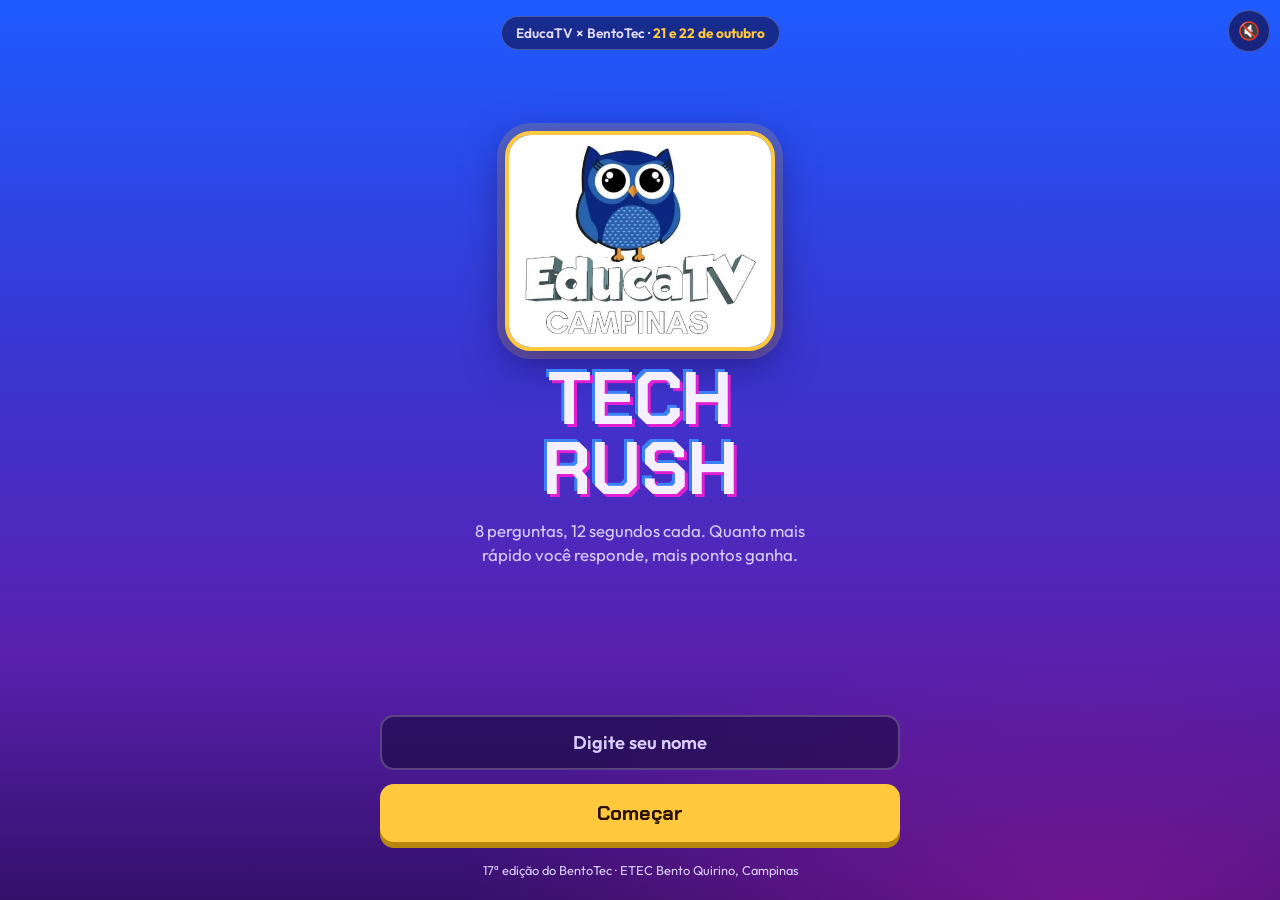
==== index.html @ 8fc8f908 "Add files via upload" ====
<!doctype html>
<html lang="pt-BR">
<head>
<meta charset="utf-8">
<meta name="viewport" content="width=device-width, initial-scale=1, viewport-fit=cover">
<title>Tech Rush · EducaTV × BentoTec</title>
<link href="https://fonts.googleapis.com/css2?family=Chakra+Petch:wght@600;700&family=Outfit:wght@400;600;800&display=swap" rel="stylesheet">
<link rel="stylesheet" href="style.css">
</head>
<body>
<canvas id="net"></canvas>
<canvas id="fx"></canvas>
<button class="mute" id="mute" aria-label="Ligar ou desligar o som">🔇</button>
<main class="wrap">

<section class="screen on" id="s-start">
  <div class="chip">EducaTV × BentoTec · <b>21 e 22 de outubro</b></div>
  <div class="hero">
    <img class="brand" alt="EducaTV Campinas" src="logo.jpg">
    <h1 class="logo">TECH<br>RUSH</h1>
    <p class="sub">8 perguntas, 12 segundos cada. Quanto mais rápido você responde, mais pontos ganha.</p>
    <p class="rec" id="rec"></p>
  </div>
  <input id="nome" maxlength="14" autocomplete="off" enterkeyhint="go" placeholder="Digite seu nome" aria-label="Seu nome">
  <button class="btn" id="play">Começar</button>
  <div class="foot">17ª edição do BentoTec · ETEC Bento Quirino, Campinas</div>
</section>

<section class="screen" id="s-game">
  <div class="hud">
    <img class="mini" alt="" src="logo.jpg">
    <div class="sc"><small>Pontos</small><strong id="score">0</strong></div>
    <div class="prog" id="prog">1/8</div>
  </div>
  <div class="combo" id="combo"></div>
  <div class="bar" id="bar"><i id="fill"></i></div>
  <div class="bubble" id="bubble"></div>
  <div class="qcard" id="qcard"><div class="tag" id="tag"></div><h2 id="qtext"></h2></div>
  <div class="opts" id="opts"></div>
</section>

<section class="screen" id="s-go">
  <div class="hero">
    <h2 class="disp" style="font-size:2.2rem">Boa, <span id="gname"></span>!</h2>
    <p class="sub">Seu resultado está pronto. Inscreva-se no canal da EducaTV no YouTube e volte aqui para ver sua pontuação e o ranking.</p>
    <p class="sub">Abrindo o YouTube em <b id="gcount">4</b>s</p>
    <a class="btn yt" id="gbtn" href="https://www.youtube.com/@educatvcampinas?sub_confirmation=1" target="_blank" rel="noopener">Inscrever-se no YouTube agora</a>
    <p class="sub" style="font-size:.9rem">Depois de se inscrever, volte para esta página: o resultado aparece sozinho.</p>
  </div>
</section>

<section class="screen" id="s-end">
  <img class="brand sm" alt="EducaTV Campinas" src="logo.jpg">
  <div class="endgrid">
    <div class="panel rescard">
      <div class="rtitle disp" id="rtitle"></div>
      <div class="rname" id="rname"></div>
      <div class="big" id="rscore">0</div>
      <div class="stats">
        <div><b id="rhit">0/8</b><small>acertos</small></div>
        <div><b id="rcombo">0</b><small>sequência</small></div>
        <div><b id="rbest">0</b><small>recorde</small></div>
      </div>
    </div>
    <div class="panel rankbox">
      <div class="rhead"><h2>Ranking</h2><span id="live"></span></div>
      <ol id="rank"></ol>
      <div class="pos" id="pos"></div>
    </div>
  </div>
  <div class="panel soc"><p>Siga a EducaTV Campinas</p><div id="socs"></div></div>
  <div class="panel links"><p>Copie os links e mande para os amigos</p><div id="links"></div></div>
  <div class="panel closing">
    <img src="logo.jpg" alt="Coruja mascote da EducaTV">
    <div><h2 class="disp">Obrigado por jogar!</h2><p>A EducaTV Campinas e o BentoTec agradecem a sua participação. Inscreva-se no canal, siga no Instagram e continue com a gente. Até a próxima!</p></div>
  </div>
  <button class="btn ghost" id="again">Jogar de novo</button>
  <div class="foot">Fim · EducaTV × BentoTec</div>
</section>

</main>
<script src="script.js"></script>
</body>
</html>
---- style.css ----
:root{
    --bg:#34106b;
    --card:rgba(18,8,52,.62);
    --line:rgba(255,255,255,.22);
    --violet:#7c3aed;
    --pink:#e11fd0;
    --gold:#ffc83d;
    --blue:#3b82f6;
    --ok:#22e08a;
    --bad:#ff4d6d;
    --tx:#f5f0ff;
    --mut:#d9ceff;
  }
  
  *{box-sizing:border-box}
  
  html,body{min-height:100%;margin:0;padding:0}
  html{scroll-padding-top:env(safe-area-inset-top,0px)}
  
  body{
    background:var(--bg);
    color:var(--tx);
    font-family:'Outfit',system-ui,sans-serif;
    overflow-x:hidden;
    -webkit-tap-highlight-color:transparent;
    padding-top:env(safe-area-inset-top,0px);
    padding-bottom:env(safe-area-inset-bottom,0px);
  }
  body::before{
    content:"";
    position:fixed;inset:0;z-index:-1;
    background:
      radial-gradient(70% 40% at 85% 100%,rgba(225,31,208,.35),transparent 70%),
      linear-gradient(180deg,#1e5bff 0%,#3a35d0 40%,#5a21b0 72%,#34106b 100%);
  }
  
  .wrap{max-width:980px;margin:0 auto;padding:16px;min-height:100vh;display:flex;flex-direction:column}
  .screen{display:none;flex:1;flex-direction:column;gap:14px;width:100%;max-width:520px;margin-left:auto;margin-right:auto}
  .screen.on{display:flex}
  #s-end{max-width:980px}
  
  h1,h2,.disp{font-family:'Chakra Petch','Trebuchet MS',sans-serif;margin:0}
  
  .chip{
    align-self:center;
    font-size:.85rem;font-weight:600;
    padding:7px 14px;border:1px solid var(--line);border-radius:999px;
    background:rgba(18,8,52,.55);color:#e4dcff;
  }
  .chip b{color:var(--gold)}
  
  /* start */
  .hero{flex:1;display:flex;flex-direction:column;align-items:center;justify-content:center;gap:14px;text-align:center}
  .brand{
    width:min(270px,72vw);height:auto;
    background:#fff;border-radius:26px;border:4px solid var(--gold);
    box-shadow:0 0 0 8px rgba(255,200,61,.18),0 12px 40px rgba(20,5,70,.55);
    animation:bob 3s ease-in-out infinite;
  }
  @keyframes bob{50%{transform:translateY(-10px) rotate(-2deg)}}
  .logo{
    font-size:clamp(3.2rem,16vw,4.6rem);font-weight:700;line-height:.95;letter-spacing:-1px;
    text-shadow:3px 3px 0 var(--pink),-3px -3px 0 var(--blue);
    animation:pop .7s cubic-bezier(.2,1.6,.4,1) both;
  }
  @keyframes pop{from{transform:scale(.4) rotate(-6deg);opacity:0}}
  .sub{color:var(--mut);font-size:1.05rem;line-height:1.45;max-width:30ch;margin:0}
  .btn{
    font-family:'Chakra Petch',sans-serif;font-weight:700;font-size:1.25rem;
    border:0;border-radius:14px;padding:16px 28px;
    background:var(--gold);color:#2a1300;cursor:pointer;
    box-shadow:0 6px 0 #b8860b;
    transition:transform .08s,box-shadow .08s;
    width:100%;
  }
  .btn:active{transform:translateY(5px);box-shadow:0 1px 0 #b8860b}
  .btn.ghost{background:transparent;color:var(--tx);border:2px solid var(--violet);box-shadow:none}
  .btn.yt{background:#e62117;color:#fff;box-shadow:0 6px 0 #8f120c}
  .btn:focus-visible,.opt:focus-visible,.soc a:focus-visible{outline:3px solid var(--blue);outline-offset:3px}
  a.btn{display:block;text-align:center;text-decoration:none}
  .rec{color:var(--gold);font-weight:600;min-height:1.3em}
  
  /* game */
  .hud{display:flex;align-items:center;gap:10px;padding-right:48px}
  .hud .mini{width:54px;height:54px;border-radius:50%;background:#fff;object-fit:cover;border:3px solid var(--gold);flex:none}
  .hud .sc{flex:1}
  .sc small{display:block;color:var(--mut);font-size:.8rem}
  .sc strong{font-family:'Chakra Petch',sans-serif;font-size:1.9rem;line-height:1}
  .prog{font-weight:800;color:var(--mut)}
  .combo{height:30px;text-align:center}
  .combo span{
    display:inline-block;
    background:linear-gradient(90deg,var(--pink),var(--violet));
    padding:4px 14px;border-radius:999px;font-weight:800;
    animation:pop .35s cubic-bezier(.2,1.6,.4,1) both;
  }
  .bar{height:12px;border-radius:99px;background:var(--line);overflow:hidden}
  .bar i{display:block;height:100%;width:100%;background:linear-gradient(90deg,var(--gold),var(--pink));border-radius:99px}
  .bar.low i{animation:pulse .5s infinite alternate}
  @keyframes pulse{to{filter:brightness(1.6)}}
  .bubble{min-height:26px;color:var(--gold);font-weight:800;text-align:right}
  .qcard{background:var(--card);border:1px solid var(--line);border-radius:22px;padding:22px 20px;animation:slide .35s ease both}
  @keyframes slide{from{opacity:0;transform:translateX(30px)}}
  .qcard .tag{color:var(--mut);font-size:.85rem;font-weight:600}
  .qcard h2{font-size:1.4rem;line-height:1.25;margin-top:6px}
  .opts{display:grid;gap:10px;margin-top:2px}
  .opt{
    font:600 1.05rem 'Outfit',sans-serif;text-align:left;color:var(--tx);
    background:var(--card);border:2px solid var(--line);border-radius:14px;
    padding:15px 16px;cursor:pointer;transition:transform .1s,border-color .1s;
  }
  .opt:active{transform:scale(.98)}
  .opt.ok{background:rgba(34,224,138,.18);border-color:var(--ok);animation:pop .3s both}
  .opt.bad{background:rgba(255,77,109,.18);border-color:var(--bad);animation:shake .4s}
  .opt.dim{opacity:.45}
  @keyframes shake{25%{transform:translateX(-9px)}75%{transform:translateX(9px)}}
  .float{
    position:fixed;z-index:5;
    font:700 1.6rem 'Chakra Petch',sans-serif;
    color:var(--ok);pointer-events:none;
    animation:up .9s ease-out forwards;
    text-shadow:0 2px 8px #000;
  }
  @keyframes up{to{transform:translateY(-70px);opacity:0}}
  #fx{position:fixed;inset:0;pointer-events:none;z-index:9}
  
  /* input nome */
  #nome{
    width:100%;font:600 1.15rem 'Outfit',sans-serif;text-align:center;
    padding:14px;border-radius:14px;border:2px solid var(--line);
    background:rgba(18,8,52,.55);color:var(--tx);outline:0;
  }
  #nome::placeholder{color:var(--mut)}
  #nome:focus{border-color:var(--gold)}
  #nome.err{border-color:var(--bad);animation:shake .4s}
  
  /* resultado */
  .endgrid{display:grid;gap:14px;grid-template-columns:1fr}
  @media(min-width:760px){.endgrid{grid-template-columns:1fr 1fr;align-items:start}}
  .endgrid{grid-template-columns:repeat(2,minmax(0,1fr));align-items:stretch;gap:10px}
  
  .panel,.links,.closing{
    background:var(--card);border:1px solid var(--line);border-radius:22px;padding:14px;
  }
  .rescard{display:flex;flex-direction:column;align-items:center;text-align:center;gap:8px}
  .rtitle{font-size:1.9rem;color:var(--gold)}
  .rescard .rtitle{font-size:1.25rem}
  .big{font-family:'Chakra Petch',sans-serif;font-size:4.2rem;font-weight:700;line-height:1;text-shadow:3px 3px 0 var(--pink)}
  .rescard .big{font-size:2.9rem}
  .stats{display:flex;gap:10px;width:100%}
  .stats div{flex:1;background:var(--card);border:1px solid var(--line);border-radius:14px;padding:10px}
  .stats b{display:block;font-size:1.4rem}
  .stats small{color:var(--mut)}
  .rescard .stats{flex-direction:column;gap:6px;width:100%}
  .rescard .stats div{display:flex;flex-direction:row-reverse;justify-content:space-between;align-items:center;padding:6px 10px}
  .rescard .stats b{font-size:1.1rem}
  .rname{font-weight:800;font-size:1.2rem}
  
  .rankbox{background:var(--card);border:1px solid var(--line);border-radius:22px;padding:12px}
  .rhead{display:flex;justify-content:space-between;align-items:center;flex-direction:column;align-items:flex-start;gap:2px}
  .rhead h2{font-size:1.2rem}
  #live{font-size:.75rem;font-weight:800;color:var(--ok)}
  #rank{list-style:none;margin:10px 0 0;padding:0;display:grid;gap:6px}
  #rank li{display:flex;gap:6px;align-items:center;padding:7px 8px;border-radius:12px;background:rgba(255,255,255,.08);font-size:.9rem}
  #rank li b{width:1.6rem;text-align:center}
  #rank li span{flex:1;font-weight:600;overflow:hidden;text-overflow:ellipsis;white-space:nowrap}
  #rank li em{font-style:normal;font-family:'Chakra Petch',sans-serif;font-weight:700;color:var(--gold)}
  #rank li.me{background:rgba(255,200,61,.22);outline:2px solid var(--gold)}
  .pos{margin-top:10px;text-align:center;color:var(--mut);font-size:.85rem;font-weight:600}
  
  .soc{width:100%;background:var(--card);border:1px solid var(--line);border-radius:22px;padding:16px}
  .links p,.soc p{margin:0 0 10px;font-weight:600}
  .soc div{display:flex;gap:8px;flex-wrap:wrap;justify-content:center}
  .soc a{color:#fff;text-decoration:none;font-weight:800;padding:12px 22px;border-radius:999px;font-size:1.05rem;flex:1;text-align:center}
  .soc a.ig{background:linear-gradient(45deg,#f9a825,#e11fd0,#7c3aed)}
  .soc a.yt{background:#e62117}
  
  .lrow{display:flex;gap:8px;align-items:center;margin-bottom:8px;width:100%}
  .lrow span{flex:1;min-width:0;overflow:hidden;text-overflow:ellipsis;white-space:nowrap;background:rgba(255,255,255,.08);padding:10px 12px;border-radius:10px;font-size:.85rem;text-align:left}
  .lrow button{flex:none;font:800 .85rem 'Outfit',sans-serif;border:0;border-radius:10px;padding:10px 12px;background:var(--gold);color:#2a1300;cursor:pointer}
  
  .closing{display:flex;gap:14px;align-items:center}
  .closing img{width:104px;height:104px;border-radius:18px;object-fit:cover;object-position:50% 35%;flex:none}
  .closing h2{font-size:1.3rem}
  .closing p{margin:6px 0 0;color:var(--mut);line-height:1.4;font-size:.95rem}
  
  .brand.sm{width:150px;align-self:center;animation:none}
  
  .foot{text-align:center;color:var(--mut);font-size:.8rem;padding:6px 0}
  
  .mute{
    position:fixed;top:calc(10px + env(safe-area-inset-top,0px));right:10px;z-index:8;
    background:var(--card);border:1px solid var(--line);color:var(--tx);
    border-radius:50%;width:42px;height:42px;font-size:1.1rem;cursor:pointer;
  }
  
  #net{position:fixed;inset:0;width:100%;height:100%;z-index:-1;pointer-events:none}
  
  @media (prefers-reduced-motion:reduce){
    *{animation:none!important;transition:none!important}
  }
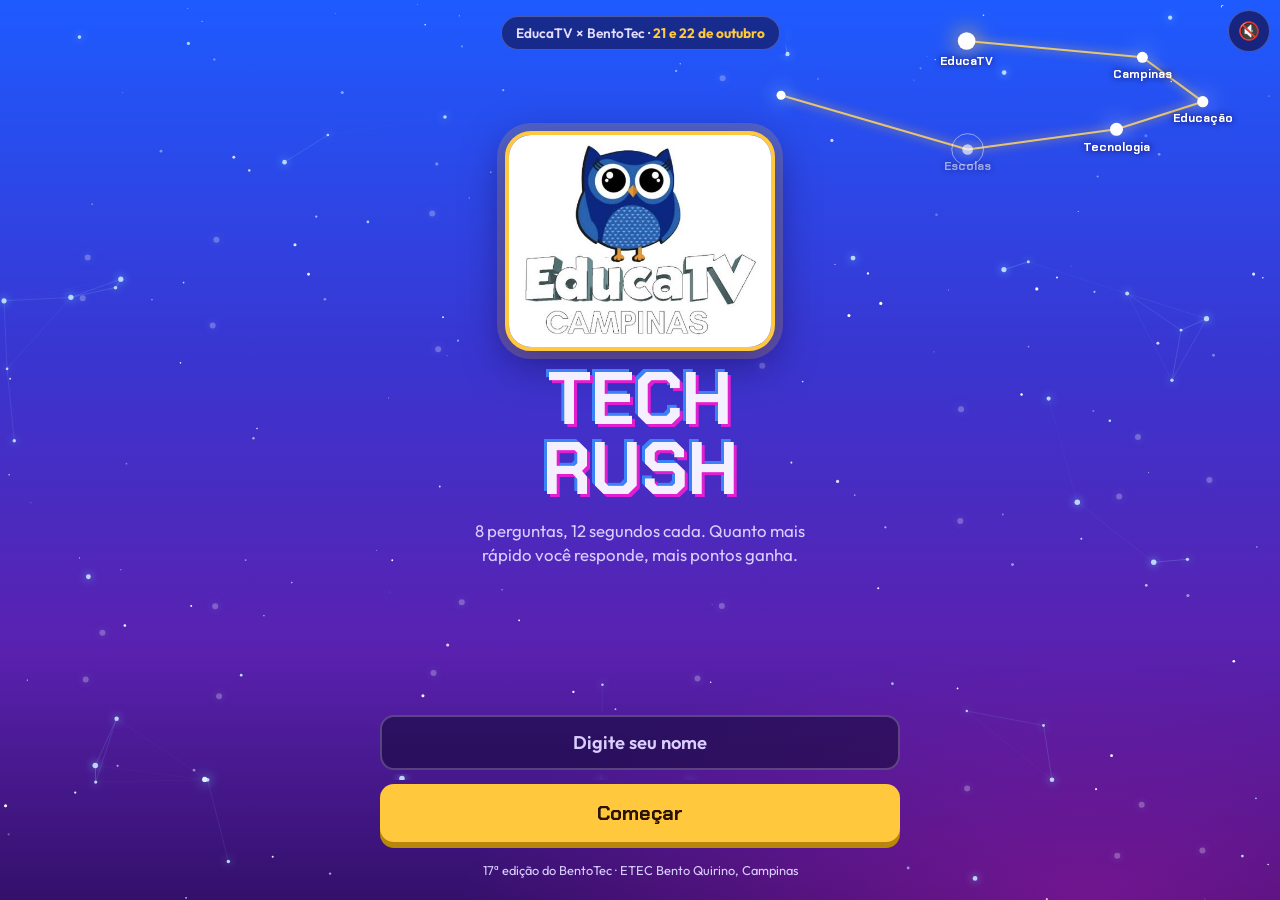
==== commit d6b654f5: "Update index.html" ====
--- a/index.html
+++ b/index.html
@@ -81,4 +81,4 @@
 </main>
 <script src="script.js"></script>
 </body>
-</html>+</html>
--- a/style.css
+++ b/style.css
@@ -198,4 +198,4 @@
   
   @media (prefers-reduced-motion:reduce){
     *{animation:none!important;transition:none!important}
-  }+  }
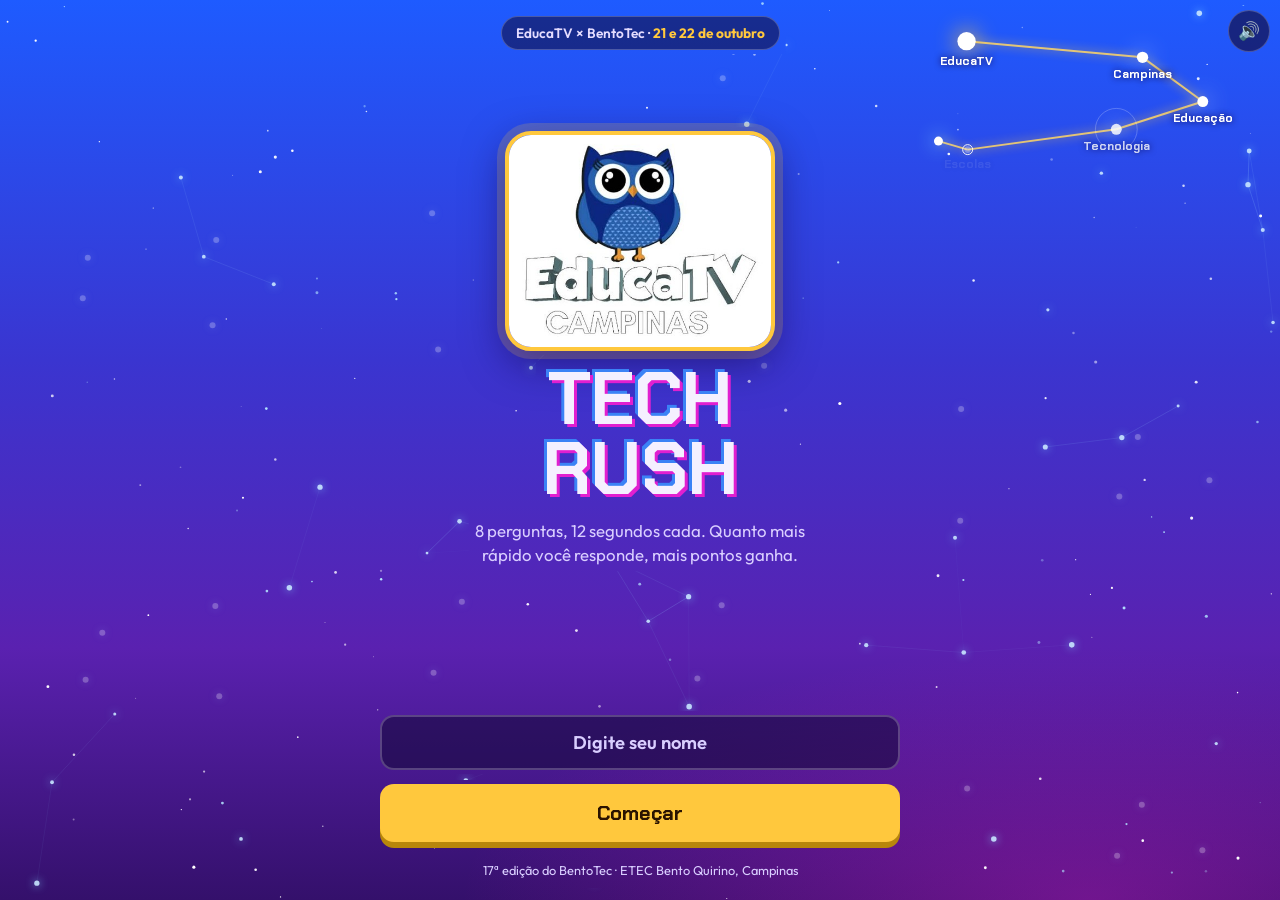
==== commit af3fc904: "Update audio button and image sources in index.html" ====
--- a/index.html
+++ b/index.html
@@ -8,9 +8,10 @@
 <link rel="stylesheet" href="style.css">
 </head>
 <body>
+<audio id="bgm" src="musica.mp3" loop preload="auto"></audio>
 <canvas id="net"></canvas>
 <canvas id="fx"></canvas>
-<button class="mute" id="mute" aria-label="Ligar ou desligar o som">🔇</button>
+<button class="mute" id="mute" aria-label="Ligar ou desligar o som">🔊</button>
 <main class="wrap">
 
 <section class="screen on" id="s-start">
@@ -28,7 +29,7 @@
 
 <section class="screen" id="s-game">
   <div class="hud">
-    <img class="mini" alt="" src="logo.jpg">
+    <img class="mini" alt="" src="mini.jpg">
     <div class="sc"><small>Pontos</small><strong id="score">0</strong></div>
     <div class="prog" id="prog">1/8</div>
   </div>
@@ -45,6 +46,7 @@
     <p class="sub">Seu resultado está pronto. Inscreva-se no canal da EducaTV no YouTube e volte aqui para ver sua pontuação e o ranking.</p>
     <p class="sub">Abrindo o YouTube em <b id="gcount">4</b>s</p>
     <a class="btn yt" id="gbtn" href="https://www.youtube.com/@educatvcampinas?sub_confirmation=1" target="_blank" rel="noopener">Inscrever-se no YouTube agora</a>
+    <a class="btn ghost" id="gig" href="https://www.instagram.com/educatvcampinas" target="_blank" rel="noopener">Seguir no Instagram</a>
     <p class="sub" style="font-size:.9rem">Depois de se inscrever, volte para esta página: o resultado aparece sozinho.</p>
   </div>
 </section>
@@ -63,7 +65,8 @@
       </div>
     </div>
     <div class="panel rankbox">
-      <div class="rhead"><h2>Ranking</h2><span id="live"></span></div>
+      <div class="rhead"><h2>Top 10</h2><span id="live"></span></div>
+      <select id="dia" aria-label="Dia do ranking"><option value="2026-10-21">Dia 21</option><option value="2026-10-22">Dia 22</option><option value="all">Geral</option></select>
       <ol id="rank"></ol>
       <div class="pos" id="pos"></div>
     </div>
@@ -71,7 +74,7 @@
   <div class="panel soc"><p>Siga a EducaTV Campinas</p><div id="socs"></div></div>
   <div class="panel links"><p>Copie os links e mande para os amigos</p><div id="links"></div></div>
   <div class="panel closing">
-    <img src="logo.jpg" alt="Coruja mascote da EducaTV">
+    <img src="mascote.jpg" alt="Coruja mascote da EducaTV">
     <div><h2 class="disp">Obrigado por jogar!</h2><p>A EducaTV Campinas e o BentoTec agradecem a sua participação. Inscreva-se no canal, siga no Instagram e continue com a gente. Até a próxima!</p></div>
   </div>
   <button class="btn ghost" id="again">Jogar de novo</button>
